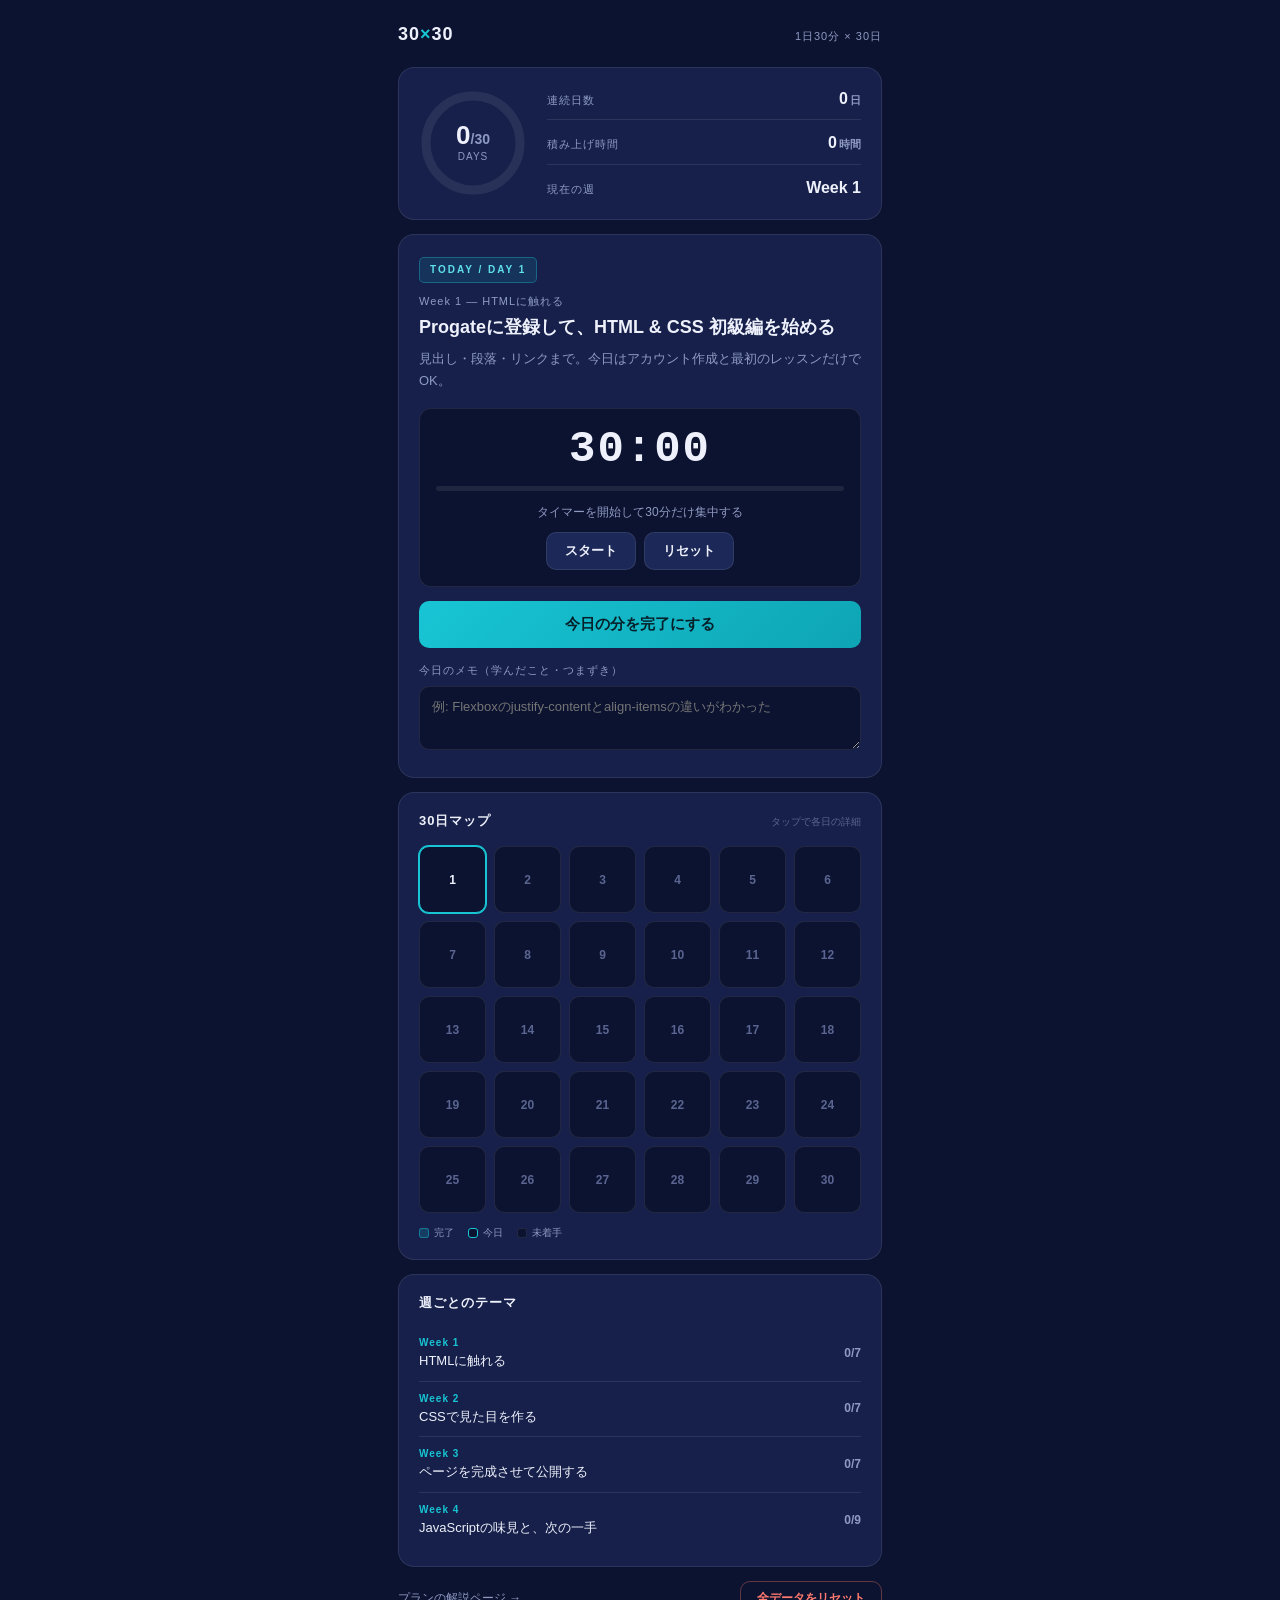
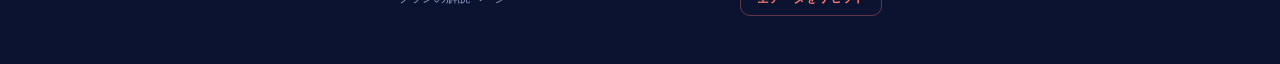
==== app/index.html @ ed24d828 "Rename index.html to app/index.html" ====
<!DOCTYPE html>
<html lang="ja">
<head>
  <meta charset="UTF-8">
  <meta name="viewport" content="width=device-width, initial-scale=1, viewport-fit=cover">
  <meta name="theme-color" content="#0c1330">
  <meta name="apple-mobile-web-app-capable" content="yes">
  <meta name="apple-mobile-web-app-status-bar-style" content="black-translucent">
  <title>30×30 — 1日30分×30日</title>
  <link rel="icon" href="data:image/svg+xml,%3Csvg xmlns='http://www.w3.org/2000/svg' viewBox='0 0 32 32'%3E%3Crect width='32' height='32' rx='7' fill='%230c1330'/%3E%3Ccircle cx='16' cy='16' r='10' fill='none' stroke='%2318c5d4' stroke-width='3.5' stroke-linecap='round' stroke-dasharray='47 16' transform='rotate(-90 16 16)'/%3E%3C/svg%3E">
  <style>
    :root {
      --bg: #0c1330;
      --surface: #16204a;
      --surface2: #1c2857;
      --line: rgba(255, 255, 255, 0.09);
      --text: #eef1fb;
      --muted: #8f9ac2;
      --dim: #5a6591;
      --accent: #18c5d4;
      --accent-soft: #5fe0ea;
      --danger: #ff7a6e;
      --mono: 'SF Mono', ui-monospace, 'Cascadia Code', Menlo, monospace;
    }
    * { box-sizing: border-box; margin: 0; padding: 0; -webkit-tap-highlight-color: transparent; }
    html { height: 100%; }
    body {
      font-family: 'Noto Sans JP', 'Hiragino Kaku Gothic ProN', 'Hiragino Sans', 'Yu Gothic', 'Meiryo', sans-serif;
      background: var(--bg);
      color: var(--text);
      min-height: 100%;
      line-height: 1.6;
      padding: env(safe-area-inset-top) 0 env(safe-area-inset-bottom);
    }
    .app { max-width: 520px; margin: 0 auto; padding: 20px 18px 48px; }

    /* ── Header ── */
    .app-head { display: flex; align-items: baseline; justify-content: space-between; margin-bottom: 18px; }
    .app-title { font-size: 18px; font-weight: 800; letter-spacing: 1px; }
    .app-title .x { color: var(--accent); }
    .app-sub { font-size: 11px; color: var(--muted); letter-spacing: 1px; }

    /* ── Hero: ring + stats ── */
    .hero {
      display: flex; align-items: center; gap: 20px;
      background: var(--surface); border: 1px solid var(--line);
      border-radius: 16px; padding: 18px 20px; margin-bottom: 14px;
    }
    .ring-wrap { position: relative; width: 108px; height: 108px; flex-shrink: 0; }
    .ring-wrap svg { transform: rotate(-90deg); }
    .ring-bg { stroke: rgba(255,255,255,0.08); }
    .ring-fg { stroke: var(--accent); transition: stroke-dashoffset 0.5s ease; }
    .ring-center {
      position: absolute; inset: 0; display: flex; flex-direction: column;
      align-items: center; justify-content: center;
    }
    .ring-center .big { font-size: 26px; font-weight: 800; font-variant-numeric: tabular-nums; line-height: 1.1; }
    .ring-center .small { font-size: 10px; color: var(--muted); letter-spacing: 1px; }
    .hero-stats { flex: 1; display: flex; flex-direction: column; gap: 10px; }
    .stat { display: flex; align-items: baseline; justify-content: space-between; border-bottom: 1px solid var(--line); padding-bottom: 8px; }
    .stat:last-child { border-bottom: none; padding-bottom: 0; }
    .stat .k { font-size: 11px; color: var(--muted); letter-spacing: 1px; }
    .stat .v { font-size: 16px; font-weight: 800; font-variant-numeric: tabular-nums; }
    .stat .v .unit { font-size: 11px; font-weight: 600; color: var(--muted); margin-left: 2px; }

    /* ── Today card ── */
    .today {
      background: var(--surface); border: 1px solid var(--line);
      border-radius: 16px; padding: 20px; margin-bottom: 14px;
    }
    .today-eyebrow {
      display: inline-block; font-size: 10px; font-weight: 800; letter-spacing: 2px;
      color: var(--accent-soft); background: rgba(24,197,212,0.12);
      border: 1px solid rgba(24,197,212,0.35);
      padding: 4px 10px; border-radius: 5px; margin-bottom: 10px;
    }
    .today-week { font-size: 11px; color: var(--muted); letter-spacing: 1px; margin-bottom: 4px; }
    .today-title { font-size: 18px; font-weight: 800; line-height: 1.45; margin-bottom: 8px; text-wrap: balance; }
    .today-desc { font-size: 13px; color: var(--muted); line-height: 1.7; margin-bottom: 16px; }

    /* ── Timer ── */
    .timer {
      background: var(--bg); border: 1px solid var(--line); border-radius: 12px;
      padding: 16px; text-align: center; margin-bottom: 14px;
    }
    .timer-digits {
      font-family: var(--mono); font-size: 44px; font-weight: 700;
      font-variant-numeric: tabular-nums; letter-spacing: 2px; line-height: 1.1;
    }
    .timer.running .timer-digits { color: var(--accent-soft); }
    .timer.finished .timer-digits { color: var(--accent); }
    .timer-track { height: 5px; background: rgba(255,255,255,0.08); border-radius: 3px; overflow: hidden; margin: 12px 0; }
    .timer-fill { height: 100%; width: 0%; background: linear-gradient(90deg, var(--accent), var(--accent-soft)); border-radius: 3px; transition: width 1s linear; }
    .timer-msg { font-size: 12px; color: var(--muted); min-height: 18px; }
    .timer.finished .timer-msg { color: var(--accent-soft); font-weight: 700; }
    .timer-btns { display: flex; gap: 8px; justify-content: center; margin-top: 10px; }

    /* ── Buttons ── */
    button {
      font-family: inherit; cursor: pointer; border: none; border-radius: 10px;
      font-weight: 800; transition: opacity 0.15s ease, transform 0.05s ease;
    }
    button:active { transform: scale(0.98); }
    button:focus-visible { outline: 2px solid var(--accent-soft); outline-offset: 2px; }
    .btn-primary {
      width: 100%; padding: 14px; font-size: 15px;
      background: linear-gradient(135deg, var(--accent), #0ea5b5); color: #06202a;
    }
    .btn-primary:disabled { opacity: 0.35; cursor: default; }
    .btn-ghost {
      padding: 9px 18px; font-size: 13px; background: var(--surface2);
      color: var(--text); border: 1px solid var(--line);
    }
    .btn-danger-ghost {
      padding: 8px 16px; font-size: 12px; background: none;
      color: var(--danger); border: 1px solid rgba(255,122,110,0.35);
    }

    /* ── Note ── */
    .note-field { margin-top: 14px; }
    .note-field label { display: block; font-size: 11px; color: var(--muted); letter-spacing: 1px; margin-bottom: 6px; }
    .note-field textarea {
      width: 100%; min-height: 64px; resize: vertical;
      background: var(--bg); color: var(--text);
      border: 1px solid var(--line); border-radius: 10px;
      padding: 10px 12px; font-family: inherit; font-size: 13px; line-height: 1.6;
    }
    .note-field textarea:focus { outline: none; border-color: rgba(24,197,212,0.5); }

    /* ── Map ── */
    .map-card {
      background: var(--surface); border: 1px solid var(--line);
      border-radius: 16px; padding: 18px 20px; margin-bottom: 14px;
    }
    .map-head { display: flex; justify-content: space-between; align-items: baseline; margin-bottom: 14px; }
    .map-head h2 { font-size: 13px; font-weight: 800; letter-spacing: 1px; }
    .map-head .hint { font-size: 10px; color: var(--dim); }
    .map-grid { display: grid; grid-template-columns: repeat(6, 1fr); gap: 8px; }
    .cell {
      aspect-ratio: 1; border-radius: 10px; border: 1px solid var(--line);
      background: var(--bg); color: var(--dim);
      font-size: 12px; font-weight: 800; font-variant-numeric: tabular-nums;
      display: flex; align-items: center; justify-content: center;
      cursor: pointer; padding: 0;
    }
    .cell.done { background: rgba(24,197,212,0.18); border-color: rgba(24,197,212,0.45); color: var(--accent-soft); }
    .cell.current { border-color: var(--accent); color: var(--text); box-shadow: 0 0 0 1px var(--accent); }
    .cell.selected { background: var(--accent); border-color: var(--accent); color: #06202a; }
    .map-legend { display: flex; gap: 14px; margin-top: 12px; font-size: 10px; color: var(--muted); }
    .map-legend span { display: flex; align-items: center; gap: 5px; }
    .lg { width: 10px; height: 10px; border-radius: 3px; display: inline-block; }
    .lg.done { background: rgba(24,197,212,0.18); border: 1px solid rgba(24,197,212,0.45); }
    .lg.current { background: var(--bg); border: 1px solid var(--accent); }
    .lg.todo { background: var(--bg); border: 1px solid var(--line); }

    /* ── Detail (selected day) ── */
    .detail {
      background: var(--surface); border: 1px solid var(--line);
      border-radius: 16px; padding: 20px; margin-bottom: 14px;
    }
    .detail .status { font-size: 11px; font-weight: 800; letter-spacing: 1px; margin-bottom: 8px; }
    .detail .status.is-done { color: var(--accent-soft); }
    .detail .status.is-todo { color: var(--muted); }
    .detail .today-title { font-size: 16px; }
    .detail .btn-row { margin-top: 14px; }

    /* ── Weeks overview ── */
    .weeks {
      background: var(--surface); border: 1px solid var(--line);
      border-radius: 16px; padding: 18px 20px; margin-bottom: 14px;
    }
    .weeks h2 { font-size: 13px; font-weight: 800; letter-spacing: 1px; margin-bottom: 12px; }
    .week-row { display: flex; justify-content: space-between; align-items: center; padding: 9px 0; border-bottom: 1px solid var(--line); }
    .week-row:last-child { border-bottom: none; }
    .week-row .wl { font-size: 13px; }
    .week-row .wl .wn { font-size: 10px; color: var(--accent); font-weight: 800; letter-spacing: 1px; display: block; }
    .week-row .wc { font-size: 12px; font-weight: 800; color: var(--muted); font-variant-numeric: tabular-nums; }

    /* ── Complete banner ── */
    .complete-banner {
      background: linear-gradient(135deg, rgba(24,197,212,0.18), rgba(95,224,234,0.08));
      border: 1px solid rgba(24,197,212,0.45);
      border-radius: 16px; padding: 22px; text-align: center; margin-bottom: 14px;
    }
    .complete-banner .big { font-size: 22px; font-weight: 800; color: var(--accent-soft); margin-bottom: 6px; }
    .complete-banner p { font-size: 13px; color: var(--text); }
    .complete-banner a { color: var(--accent-soft); font-weight: 800; }

    /* ── Footer ── */
    .app-foot { display: flex; justify-content: space-between; align-items: center; margin-top: 8px; }
    .app-foot a { font-size: 12px; color: var(--muted); text-decoration: none; }
    .app-foot a:hover { color: var(--accent-soft); }

    .hidden { display: none !important; }

    @media (prefers-reduced-motion: reduce) {
      * { transition: none !important; animation: none !important; }
    }
    @media (max-width: 380px) {
      .hero { flex-direction: column; }
      .timer-digits { font-size: 36px; }
    }
  </style>
</head>
<body>
  <div class="app">
    <div class="app-head">
      <div class="app-title">30<span class="x">×</span>30</div>
      <div class="app-sub">1日30分 × 30日</div>
    </div>

    <!-- Hero -->
    <div class="hero">
      <div class="ring-wrap">
        <svg width="108" height="108" viewBox="0 0 108 108" aria-hidden="true">
          <circle class="ring-bg" cx="54" cy="54" r="47" fill="none" stroke-width="9"></circle>
          <circle class="ring-fg" id="ring" cx="54" cy="54" r="47" fill="none" stroke-width="9"
                  stroke-linecap="round" stroke-dasharray="295.3" stroke-dashoffset="295.3"></circle>
        </svg>
        <div class="ring-center">
          <div class="big" id="done-count">0<span style="font-size:14px; color:var(--muted);">/30</span></div>
          <div class="small">DAYS</div>
        </div>
      </div>
      <div class="hero-stats">
        <div class="stat"><span class="k">連続日数</span><span class="v" id="streak">0<span class="unit">日</span></span></div>
        <div class="stat"><span class="k">積み上げ時間</span><span class="v" id="hours">0<span class="unit">時間</span></span></div>
        <div class="stat"><span class="k">現在の週</span><span class="v" id="cur-week">Week 1</span></div>
      </div>
    </div>

    <!-- Complete banner (hidden until all 30 done) -->
    <div class="complete-banner hidden" id="complete-banner">
      <div class="big">30日完走！</div>
      <p>15時間の積み上げ、お疲れさまでした。次は<a href="../income-guide.html">稼ぎ方 完全ガイド</a>でルートを決めて、<a href="../phase1-basics.html">フェーズ1</a>の残りへ。</p>
    </div>

    <!-- Today -->
    <div class="today" id="today-card">
      <span class="today-eyebrow" id="today-eyebrow">TODAY / DAY 1</span>
      <div class="today-week" id="today-week"></div>
      <div class="today-title" id="today-title"></div>
      <div class="today-desc" id="today-desc"></div>

      <div class="timer" id="timer">
        <div class="timer-digits" id="timer-digits">30:00</div>
        <div class="timer-track"><div class="timer-fill" id="timer-fill"></div></div>
        <div class="timer-msg" id="timer-msg">タイマーを開始して30分だけ集中する</div>
        <div class="timer-btns">
          <button class="btn-ghost" id="timer-toggle" type="button">スタート</button>
          <button class="btn-ghost" id="timer-reset" type="button">リセット</button>
        </div>
      </div>

      <button class="btn-primary" id="done-btn" type="button">今日の分を完了にする</button>

      <div class="note-field">
        <label for="today-note">今日のメモ（学んだこと・つまずき）</label>
        <textarea id="today-note" placeholder="例: Flexboxのjustify-contentとalign-itemsの違いがわかった"></textarea>
      </div>
    </div>

    <!-- Map -->
    <div class="map-card">
      <div class="map-head">
        <h2>30日マップ</h2>
        <span class="hint">タップで各日の詳細</span>
      </div>
      <div class="map-grid" id="map-grid"></div>
      <div class="map-legend">
        <span><i class="lg done"></i>完了</span>
        <span><i class="lg current"></i>今日</span>
        <span><i class="lg todo"></i>未着手</span>
      </div>
    </div>

    <!-- Selected day detail -->
    <div class="detail hidden" id="detail">
      <div class="status" id="detail-status"></div>
      <div class="today-week" id="detail-week"></div>
      <div class="today-title" id="detail-title"></div>
      <div class="today-desc" id="detail-desc"></div>
      <div class="note-field">
        <label for="detail-note">この日のメモ</label>
        <textarea id="detail-note"></textarea>
      </div>
      <div class="btn-row">
        <button class="btn-ghost" id="detail-toggle" type="button">完了にする</button>
      </div>
    </div>

    <!-- Weeks -->
    <div class="weeks">
      <h2>週ごとのテーマ</h2>
      <div id="week-rows"></div>
    </div>

    <div class="app-foot">
      <a href="../thirty-day-plan.html">プランの解説ページ →</a>
      <button class="btn-danger-ghost" id="reset-all" type="button">全データをリセット</button>
    </div>
  </div>

  <script>
    (function () {
      'use strict';

      var STORAGE_KEY = 'engineer-30day-app-v1';
      var TIMER_SECONDS = 30 * 60;
      var RING_CIRCUMFERENCE = 295.3;

      var WEEKS = [
        { label: 'Week 1', theme: 'HTMLに触れる' },
        { label: 'Week 2', theme: 'CSSで見た目を作る' },
        { label: 'Week 3', theme: 'ページを完成させて公開する' },
        { label: 'Week 4', theme: 'JavaScriptの味見と、次の一手' }
      ];

      // w: week index (0-3)
      var TASKS = [
        { w: 0, t: 'Progateに登録して、HTML & CSS 初級編を始める', d: '見出し・段落・リンクまで。今日はアカウント作成と最初のレッスンだけでOK。' },
        { w: 0, t: '画像・リストのタグを学ぶ', d: 'img・ul/ol/li。Progateの続きを30分進める。' },
        { w: 0, t: 'フォームとボタンのタグを学ぶ', d: 'input・button・form。「見たことある部品」がタグで書けることを実感する。' },
        { w: 0, t: 'HTML & CSS 初級編のHTMLパートを終える', d: '終わらなければ翌日に持ち越してOK。進捗より継続が優先。' },
        { w: 0, t: 'VS CodeとChromeを準備して、hello.htmlを作る', d: 'ローカルにファイルを作り、ブラウザで開く。教材の外で動かす最初の一歩。' },
        { w: 0, t: '自己紹介ページの骨組みをHTMLだけで書く', d: '名前・趣味・好きなもの3つ。見た目は気にしない。構造だけ。' },
        { w: 0, t: '週の復習 — わからなかったタグをMDNで3つ調べる', d: '「調べて解決する」練習。エンジニアの仕事の半分はこれ。' },
        { w: 1, t: 'CSSの基本 — セレクタ・色・フォント', d: 'ProgateのCSSパートへ。HTMLに色がつく瞬間を体験する。' },
        { w: 1, t: 'ボックスモデルを理解する', d: 'margin・padding・border。CSSで最初につまずく場所なので30分まるごと使う。' },
        { w: 1, t: 'Flexboxで横並びを作る', d: 'display: flex。現代のレイアウトの主役。' },
        { w: 1, t: 'Flexbox Froggyで遊びながら定着させる', d: '無料のブラウザゲーム。24面クリアを目指す（終わらなくてOK）。' },
        { w: 1, t: '自己紹介ページにCSSを当てる', d: '背景色・文字色・余白。DAY 6の骨組みに見た目をつける。' },
        { w: 1, t: 'ヘッダーとカード風レイアウトを作る', d: '上部にタイトルバー、コンテンツを白いカードに。Flexboxを実戦投入。' },
        { w: 1, t: '週の復習 — 好きなサイトを観察して1ブロック真似る', d: '「このボタンはどう作られている？」と右クリック→検証で覗いてみる。' },
        { w: 2, t: 'フォントと配色を決めて適用する', d: 'Google Fontsから1書体、色は3色まで（背景・文字・アクセント）。' },
        { w: 2, t: 'メディアクエリの基本を学ぶ', d: '@media (max-width: 600px)。画面幅で見た目を変える仕組み。' },
        { w: 2, t: '自己紹介ページをスマホ対応にする', d: 'Chromeの検証モードでスマホ表示を確認しながら調整。' },
        { w: 2, t: 'GitHubアカウントとリポジトリを作る', d: 'アカウント作成 → 「my-profile」リポジトリ作成 → ファイルをアップロード。' },
        { w: 2, t: 'GitHub Pagesで公開する', d: 'Settings → Pages → 公開。自分のページがURL付きでネット上に存在する日。' },
        { w: 2, t: '公開ページをスマホの実機で見て微調整する', d: '文字が小さい・はみ出す等を直して再アップロード。' },
        { w: 2, t: '週の復習 — 公開URLを1人に見せて感想を1つもらう', d: '「人に見せる」心理的ハードルを最小サイズで越えておく。' },
        { w: 3, t: 'JavaScript初級を始める — 変数と計算', d: 'ProgateのJavaScriptコースへ。「動きを作る言語」の最初の一歩。' },
        { w: 3, t: '条件分岐（if / else）', d: '「もし〜なら」をコードで書く。プログラミングの本体に触れる。' },
        { w: 3, t: '関数', d: '処理に名前をつけて使い回す仕組み。' },
        { w: 3, t: '配列とループ', d: '複数のデータをまとめて処理する。ここまでがJSの基礎4点セット。' },
        { w: 3, t: 'DOM操作の初歩 — ボタンで文字を変える', d: 'HTMLの要素をJSから書き換える。Webページが「動く」原理。' },
        { w: 3, t: '自己紹介ページに「動く要素」を1つ足す', d: 'ボタンで挨拶が切り替わる、ダークモード切替など。小さくてOK。' },
        { w: 3, t: '総復習 — できたこと・わからないことを書き出す', d: '箇条書きでOK。この記録が次の計画の材料になる。' },
        { w: 3, t: '「稼ぎ方 完全ガイド」を読んで目標ルートを決める', d: '正社員・副業・フリーランス。どこを目指すかで次の学習内容が変わる。' },
        { w: 3, t: '次の30日の計画を立てる', d: '時間を増やして本格参入するか、30分継続か。ここまで来たら適性は十分ある。' }
      ];

      // ── State ──
      function load() {
        try {
          var raw = JSON.parse(localStorage.getItem(STORAGE_KEY));
          if (raw && typeof raw === 'object' && raw.days) return raw;
        } catch (e) { /* fall through */ }
        return { days: {} };
      }
      function save() { localStorage.setItem(STORAGE_KEY, JSON.stringify(state)); }

      var state = load();
      var selectedDay = null; // 1-based day shown in detail panel, or null

      function dayData(n) { return state.days[n] || {}; }
      function isDone(n) { return !!dayData(n).done; }
      function setDay(n, patch) {
        var cur = state.days[n] || {};
        for (var k in patch) cur[k] = patch[k];
        state.days[n] = cur;
        save();
      }

      function currentDay() {
        for (var i = 1; i <= 30; i++) { if (!isDone(i)) return i; }
        return null; // all complete
      }
      function doneCount() {
        var c = 0;
        for (var i = 1; i <= 30; i++) { if (isDone(i)) c++; }
        return c;
      }

      function localDateStr(d) {
        return d.getFullYear() + '-' +
          String(d.getMonth() + 1).padStart(2, '0') + '-' +
          String(d.getDate()).padStart(2, '0');
      }
      function streak() {
        var dates = {};
        for (var i = 1; i <= 30; i++) {
          var da = dayData(i);
          if (da.done && da.doneAt) dates[da.doneAt] = true;
        }
        var count = 0;
        var cursor = new Date();
        // streak counts through yesterday if today's session isn't done yet
        if (!dates[localDateStr(cursor)]) cursor.setDate(cursor.getDate() - 1);
        while (dates[localDateStr(cursor)]) {
          count++;
          cursor.setDate(cursor.getDate() - 1);
        }
        return count;
      }

      // ── Elements ──
      var $ = function (id) { return document.getElementById(id); };
      var ring = $('ring');
      var mapGrid = $('map-grid');
      var weekRows = $('week-rows');

      // Build map cells once
      var cells = [];
      for (var i = 1; i <= 30; i++) {
        (function (n) {
          var b = document.createElement('button');
          b.type = 'button';
          b.className = 'cell';
          b.textContent = n;
          b.setAttribute('aria-label', 'DAY ' + n + ': ' + TASKS[n - 1].t);
          b.addEventListener('click', function () {
            selectedDay = (selectedDay === n) ? null : n;
            render();
            if (selectedDay) $('detail').scrollIntoView({ behavior: 'smooth', block: 'nearest' });
          });
          mapGrid.appendChild(b);
          cells.push(b);
        })(i);
      }

      // ── Render ──
      function render() {
        var done = doneCount();
        var cur = currentDay();

        // hero
        $('done-count').innerHTML = done + '<span style="font-size:14px; color:var(--muted);">/30</span>';
        ring.style.strokeDashoffset = String(RING_CIRCUMFERENCE * (1 - done / 30));
        $('streak').innerHTML = streak() + '<span class="unit">日</span>';
        $('hours').innerHTML = (Math.round(done * 0.5 * 10) / 10) + '<span class="unit">時間</span>';
        $('cur-week').textContent = cur ? WEEKS[TASKS[cur - 1].w].label : '完走';

        // today card / complete banner
        if (cur === null) {
          $('complete-banner').classList.remove('hidden');
          $('today-card').classList.add('hidden');
        } else {
          $('complete-banner').classList.add('hidden');
          $('today-card').classList.remove('hidden');
          var task = TASKS[cur - 1];
          $('today-eyebrow').textContent = 'TODAY / DAY ' + cur;
          $('today-week').textContent = WEEKS[task.w].label + ' — ' + WEEKS[task.w].theme;
          $('today-title').textContent = task.t;
          $('today-desc').textContent = task.d;
          var note = $('today-note');
          if (note.dataset.day !== String(cur)) {
            note.dataset.day = String(cur);
            note.value = dayData(cur).note || '';
          }
        }

        // map
        cells.forEach(function (cell, idx) {
          var n = idx + 1;
          cell.classList.toggle('done', isDone(n));
          cell.classList.toggle('current', cur === n);
          cell.classList.toggle('selected', selectedDay === n);
        });

        // detail
        if (selectedDay) {
          $('detail').classList.remove('hidden');
          var t = TASKS[selectedDay - 1];
          var d = dayData(selectedDay);
          var st = $('detail-status');
          st.textContent = 'DAY ' + selectedDay + ' — ' + (d.done ? '完了' + (d.doneAt ? '（' + d.doneAt + '）' : '') : '未完了');
          st.className = 'status ' + (d.done ? 'is-done' : 'is-todo');
          $('detail-week').textContent = WEEKS[t.w].label + ' — ' + WEEKS[t.w].theme;
          $('detail-title').textContent = t.t;
          $('detail-desc').textContent = t.d;
          $('detail-toggle').textContent = d.done ? '未完了に戻す' : '完了にする';
          var dnote = $('detail-note');
          if (dnote.dataset.day !== String(selectedDay)) {
            dnote.dataset.day = String(selectedDay);
            dnote.value = d.note || '';
          }
        } else {
          $('detail').classList.add('hidden');
          $('detail-note').dataset.day = '';
        }

        // weeks overview
        weekRows.innerHTML = '';
        WEEKS.forEach(function (w, wi) {
          var total = 0, wd = 0;
          TASKS.forEach(function (t, ti) {
            if (t.w === wi) { total++; if (isDone(ti + 1)) wd++; }
          });
          var row = document.createElement('div');
          row.className = 'week-row';
          var left = document.createElement('div');
          left.className = 'wl';
          var wn = document.createElement('span');
          wn.className = 'wn';
          wn.textContent = w.label;
          left.appendChild(wn);
          left.appendChild(document.createTextNode(w.theme));
          var right = document.createElement('span');
          right.className = 'wc';
          right.textContent = wd + '/' + total;
          row.appendChild(left);
          row.appendChild(right);
          weekRows.appendChild(row);
        });
      }

      // ── Actions ──
      $('done-btn').addEventListener('click', function () {
        var cur = currentDay();
        if (cur === null) return;
        setDay(cur, { done: true, doneAt: localDateStr(new Date()) });
        resetTimer();
        render();
      });

      $('today-note').addEventListener('input', function () {
        var day = Number(this.dataset.day);
        if (day) setDay(day, { note: this.value });
      });

      $('detail-note').addEventListener('input', function () {
        var day = Number(this.dataset.day);
        if (day) setDay(day, { note: this.value });
      });

      $('detail-toggle').addEventListener('click', function () {
        if (!selectedDay) return;
        var d = dayData(selectedDay);
        if (d.done) {
          setDay(selectedDay, { done: false, doneAt: null });
        } else {
          setDay(selectedDay, { done: true, doneAt: localDateStr(new Date()) });
        }
        render();
      });

      $('reset-all').addEventListener('click', function () {
        if (!confirm('30日分の進捗とメモをすべて削除します。よろしいですか？')) return;
        state = { days: {} };
        save();
        selectedDay = null;
        resetTimer();
        render();
      });

      // ── Timer ──
      var remaining = TIMER_SECONDS;
      var ticking = null;

      function fmt(sec) {
        var m = Math.floor(sec / 60);
        var s = sec % 60;
        return String(m).padStart(2, '0') + ':' + String(s).padStart(2, '0');
      }
      function renderTimer() {
        $('timer-digits').textContent = fmt(remaining);
        $('timer-fill').style.width = ((TIMER_SECONDS - remaining) / TIMER_SECONDS * 100) + '%';
        document.title = ticking ? fmt(remaining) + ' — 30×30' : '30×30 — 1日30分×30日';
      }
      function stopTicking() {
        if (ticking) { clearInterval(ticking); ticking = null; }
        $('timer').classList.remove('running');
        $('timer-toggle').textContent = remaining === TIMER_SECONDS ? 'スタート' : '再開';
      }
      function resetTimer() {
        stopTicking();
        remaining = TIMER_SECONDS;
        $('timer').classList.remove('finished');
        $('timer-msg').textContent = 'タイマーを開始して30分だけ集中する';
        $('timer-toggle').textContent = 'スタート';
        $('timer-toggle').disabled = false;
        renderTimer();
      }
      function finishTimer() {
        stopTicking();
        $('timer').classList.add('finished');
        $('timer-msg').textContent = '30分お疲れさまでした。ここで強制終了 — 完了ボタンへ！';
        $('timer-toggle').disabled = true;
        if (navigator.vibrate) navigator.vibrate([200, 100, 200]);
        renderTimer();
      }

      $('timer-toggle').addEventListener('click', function () {
        if (ticking) { stopTicking(); renderTimer(); return; }
        if (remaining <= 0) return;
        $('timer').classList.add('running');
        $('timer-toggle').textContent = '一時停止';
        $('timer-msg').textContent = '集中タイム — 乗ってきても30分で止めるのがコツ';
        var lastTick = Date.now();
        ticking = setInterval(function () {
          var now = Date.now();
          var elapsed = Math.round((now - lastTick) / 1000);
          if (elapsed >= 1) {
            remaining = Math.max(0, remaining - elapsed);
            lastTick = now;
            renderTimer();
            if (remaining <= 0) finishTimer();
          }
        }, 250);
      });

      $('timer-reset').addEventListener('click', resetTimer);

      // ── Init ──
      renderTimer();
      render();
    })();
  </script>
</body>
</html>
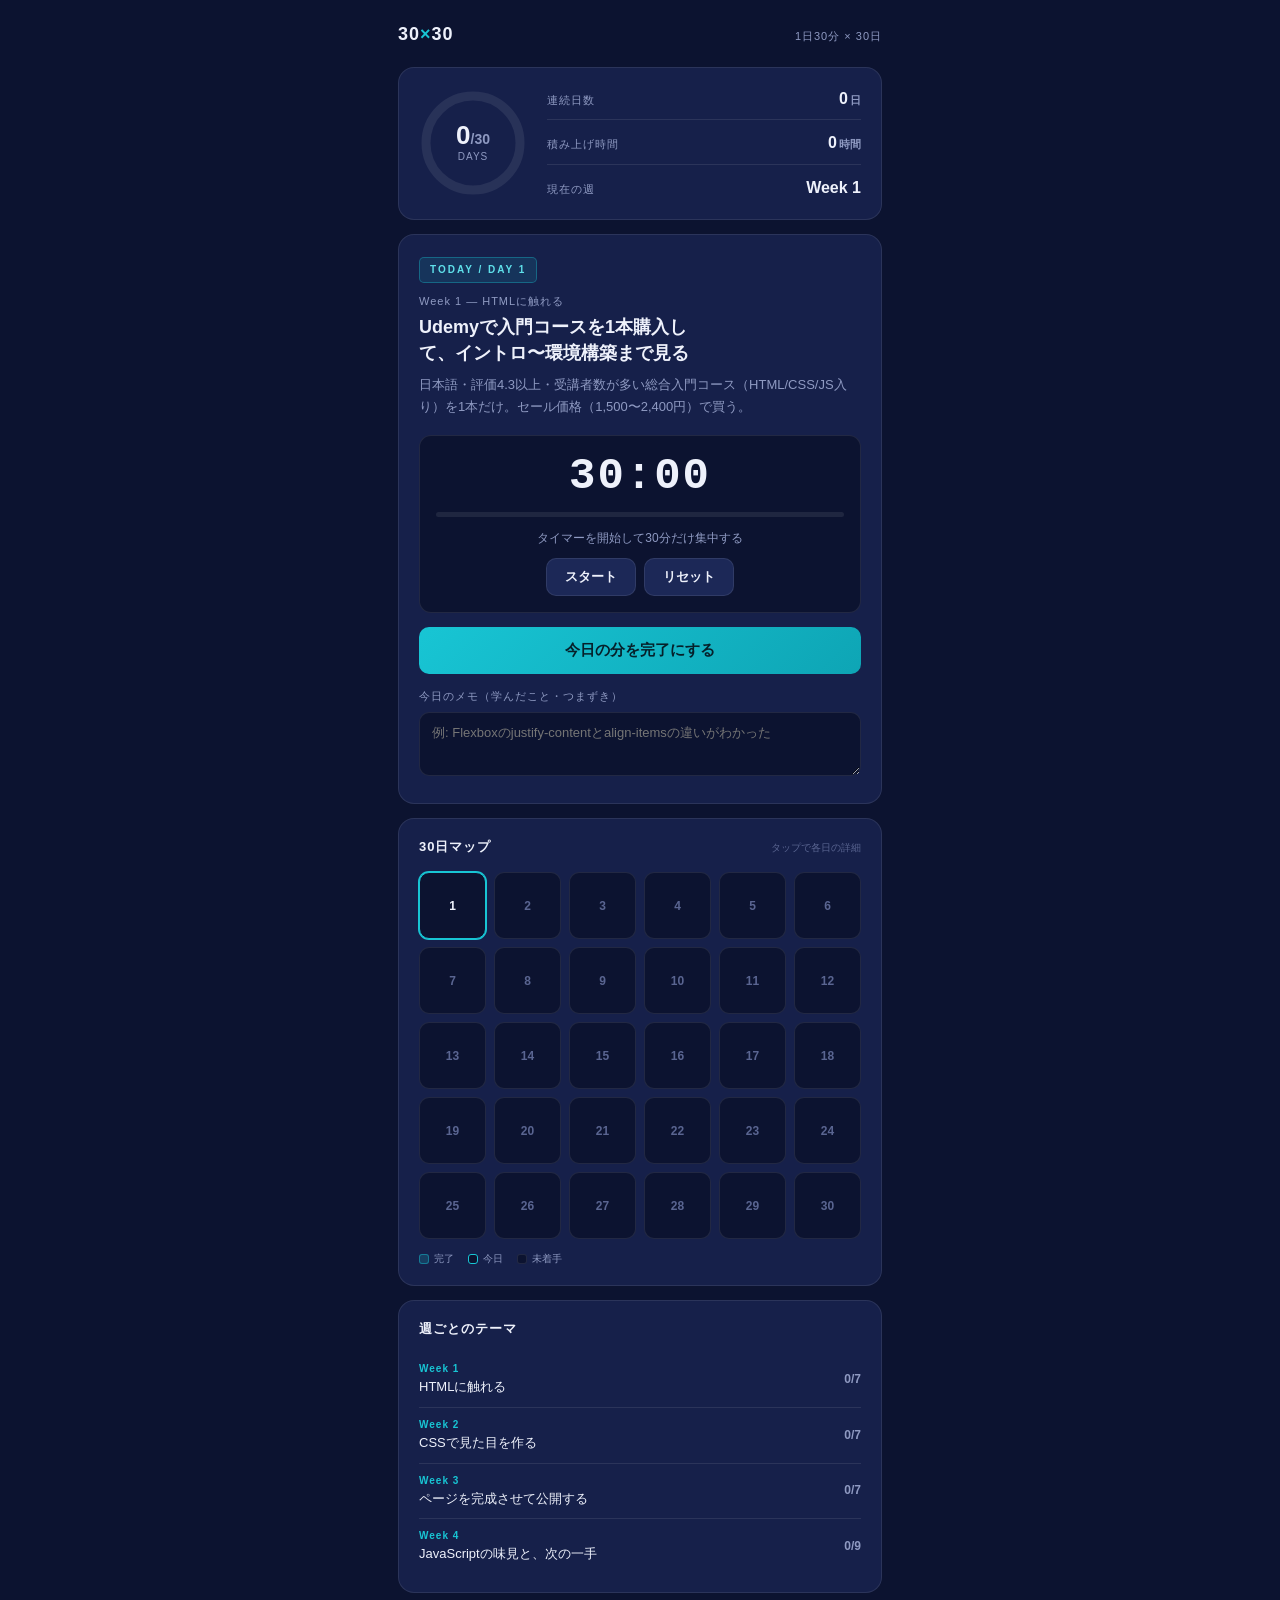
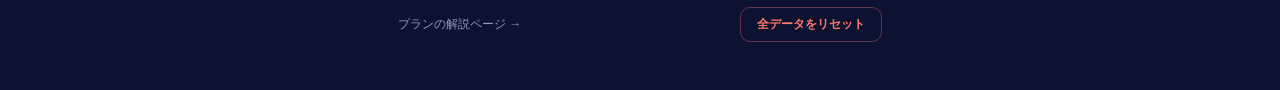
==== commit 4857aaaa: "Add files via upload" ====
--- a/app/index.html
+++ b/app/index.html
@@ -318,36 +318,36 @@
 
       // w: week index (0-3)
       var TASKS = [
-        { w: 0, t: 'Progateに登録して、HTML & CSS 初級編を始める', d: '見出し・段落・リンクまで。今日はアカウント作成と最初のレッスンだけでOK。' },
-        { w: 0, t: '画像・リストのタグを学ぶ', d: 'img・ul/ol/li。Progateの続きを30分進める。' },
-        { w: 0, t: 'フォームとボタンのタグを学ぶ', d: 'input・button・form。「見たことある部品」がタグで書けることを実感する。' },
-        { w: 0, t: 'HTML & CSS 初級編のHTMLパートを終える', d: '終わらなければ翌日に持ち越してOK。進捗より継続が優先。' },
-        { w: 0, t: 'VS CodeとChromeを準備して、hello.htmlを作る', d: 'ローカルにファイルを作り、ブラウザで開く。教材の外で動かす最初の一歩。' },
+        { w: 0, t: 'Udemyで入門コースを1本購入して、イントロ〜環境構築まで見る', d: '日本語・評価4.3以上・受講者数が多い総合入門コース（HTML/CSS/JS入り）を1本だけ。セール価格（1,500〜2,400円）で買う。' },
+        { w: 0, t: 'HTML章① 見出し・段落・リンクのレクチャーを写経する', d: '再生速度1.25〜1.5倍。見るだけ禁止、必ずVS Codeで一緒に書く。' },
+        { w: 0, t: 'HTML章② 画像・リストのレクチャーを進める', d: 'img・ul/ol/li。昨日の続きから30分。' },
+        { w: 0, t: 'HTML章③ フォーム・テーブルなど残りを進める', d: '終わらなければ翌日に持ち越してOK。進捗より継続が優先。' },
+        { w: 0, t: 'コースを離れて、hello.htmlを自力で作って開く', d: 'レクチャーを見ずにゼロから書いてブラウザで開く。自力で書けるかの確認。' },
         { w: 0, t: '自己紹介ページの骨組みをHTMLだけで書く', d: '名前・趣味・好きなもの3つ。見た目は気にしない。構造だけ。' },
         { w: 0, t: '週の復習 — わからなかったタグをMDNで3つ調べる', d: '「調べて解決する」練習。エンジニアの仕事の半分はこれ。' },
-        { w: 1, t: 'CSSの基本 — セレクタ・色・フォント', d: 'ProgateのCSSパートへ。HTMLに色がつく瞬間を体験する。' },
-        { w: 1, t: 'ボックスモデルを理解する', d: 'margin・padding・border。CSSで最初につまずく場所なので30分まるごと使う。' },
-        { w: 1, t: 'Flexboxで横並びを作る', d: 'display: flex。現代のレイアウトの主役。' },
-        { w: 1, t: 'Flexbox Froggyで遊びながら定着させる', d: '無料のブラウザゲーム。24面クリアを目指す（終わらなくてOK）。' },
-        { w: 1, t: '自己紹介ページにCSSを当てる', d: '背景色・文字色・余白。DAY 6の骨組みに見た目をつける。' },
+        { w: 1, t: 'CSS章① セレクタ・色・フォントのレクチャーを写経する', d: 'HTMLに色がつく瞬間を体験する。引き続き1.25〜1.5倍速+写経。' },
+        { w: 1, t: 'CSS章② ボックスモデルのレクチャーを重点的に', d: 'margin・padding・border。CSSで最初につまずく場所なので30分まるごと使う。' },
+        { w: 1, t: 'CSS章③ Flexboxのレクチャーを進める', d: 'display: flex。現代のレイアウトの主役。' },
+        { w: 1, t: 'Flexbox Froggyで遊びながら定着させる', d: '無料のブラウザゲーム。24面クリアを目指す（終わらなくてOK）。コースは今日は休み。' },
+        { w: 1, t: '自己紹介ページにCSSを当てる', d: '背景色・文字色・余白。DAY 6の骨組みに見た目をつける。コースの真似ではなく自分の判断で。' },
         { w: 1, t: 'ヘッダーとカード風レイアウトを作る', d: '上部にタイトルバー、コンテンツを白いカードに。Flexboxを実戦投入。' },
         { w: 1, t: '週の復習 — 好きなサイトを観察して1ブロック真似る', d: '「このボタンはどう作られている？」と右クリック→検証で覗いてみる。' },
-        { w: 2, t: 'フォントと配色を決めて適用する', d: 'Google Fontsから1書体、色は3色まで（背景・文字・アクセント）。' },
-        { w: 2, t: 'メディアクエリの基本を学ぶ', d: '@media (max-width: 600px)。画面幅で見た目を変える仕組み。' },
+        { w: 2, t: 'フォントと配色を決めて適用する', d: 'Google Fontsから1書体、色は3色まで。コースにデザインの章があれば参考に。' },
+        { w: 2, t: 'メディアクエリの基本を学ぶ', d: 'コースのレスポンシブ章 or MDNで。@media (max-width: 600px) の仕組み。' },
         { w: 2, t: '自己紹介ページをスマホ対応にする', d: 'Chromeの検証モードでスマホ表示を確認しながら調整。' },
         { w: 2, t: 'GitHubアカウントとリポジトリを作る', d: 'アカウント作成 → 「my-profile」リポジトリ作成 → ファイルをアップロード。' },
         { w: 2, t: 'GitHub Pagesで公開する', d: 'Settings → Pages → 公開。自分のページがURL付きでネット上に存在する日。' },
         { w: 2, t: '公開ページをスマホの実機で見て微調整する', d: '文字が小さい・はみ出す等を直して再アップロード。' },
         { w: 2, t: '週の復習 — 公開URLを1人に見せて感想を1つもらう', d: '「人に見せる」心理的ハードルを最小サイズで越えておく。' },
-        { w: 3, t: 'JavaScript初級を始める — 変数と計算', d: 'ProgateのJavaScriptコースへ。「動きを作る言語」の最初の一歩。' },
-        { w: 3, t: '条件分岐（if / else）', d: '「もし〜なら」をコードで書く。プログラミングの本体に触れる。' },
-        { w: 3, t: '関数', d: '処理に名前をつけて使い回す仕組み。' },
-        { w: 3, t: '配列とループ', d: '複数のデータをまとめて処理する。ここまでがJSの基礎4点セット。' },
-        { w: 3, t: 'DOM操作の初歩 — ボタンで文字を変える', d: 'HTMLの要素をJSから書き換える。Webページが「動く」原理。' },
-        { w: 3, t: '自己紹介ページに「動く要素」を1つ足す', d: 'ボタンで挨拶が切り替わる、ダークモード切替など。小さくてOK。' },
-        { w: 3, t: '総復習 — できたこと・わからないことを書き出す', d: '箇条書きでOK。この記録が次の計画の材料になる。' },
+        { w: 3, t: 'JavaScript章① 変数と計算のレクチャーを写経する', d: '「動きを作る言語」の最初の一歩。JS章も1.25倍速+写経で。' },
+        { w: 3, t: 'JavaScript章② 条件分岐（if / else）', d: '「もし〜なら」をコードで書く。プログラミングの本体に触れる。' },
+        { w: 3, t: 'JavaScript章③ 関数', d: '処理に名前をつけて使い回す仕組み。' },
+        { w: 3, t: 'JavaScript章④ 配列とループ', d: '複数のデータをまとめて処理する。ここまでがJSの基礎4点セット。' },
+        { w: 3, t: 'JavaScript章⑤ DOM操作のレクチャーを進める', d: 'HTMLの要素をJSから書き換える。Webページが「動く」原理。' },
+        { w: 3, t: '自己紹介ページに「動く要素」を1つ足す', d: 'ボタンで挨拶が切り替わる、ダークモード切替など。コースを見ずに自力で。' },
+        { w: 3, t: '総復習 — できたこと・わからないことを書き出す', d: 'コースの残りは31日目以降の楽しみに。完走よりここまでの定着が大事。' },
         { w: 3, t: '「稼ぎ方 完全ガイド」を読んで目標ルートを決める', d: '正社員・副業・フリーランス。どこを目指すかで次の学習内容が変わる。' },
-        { w: 3, t: '次の30日の計画を立てる', d: '時間を増やして本格参入するか、30分継続か。ここまで来たら適性は十分ある。' }
+        { w: 3, t: '次の30日の計画を立てる', d: 'コースの続き（制作パート）を同じペースで進めるのが自然な次の一手。' }
       ];
 
       // ── State ──
